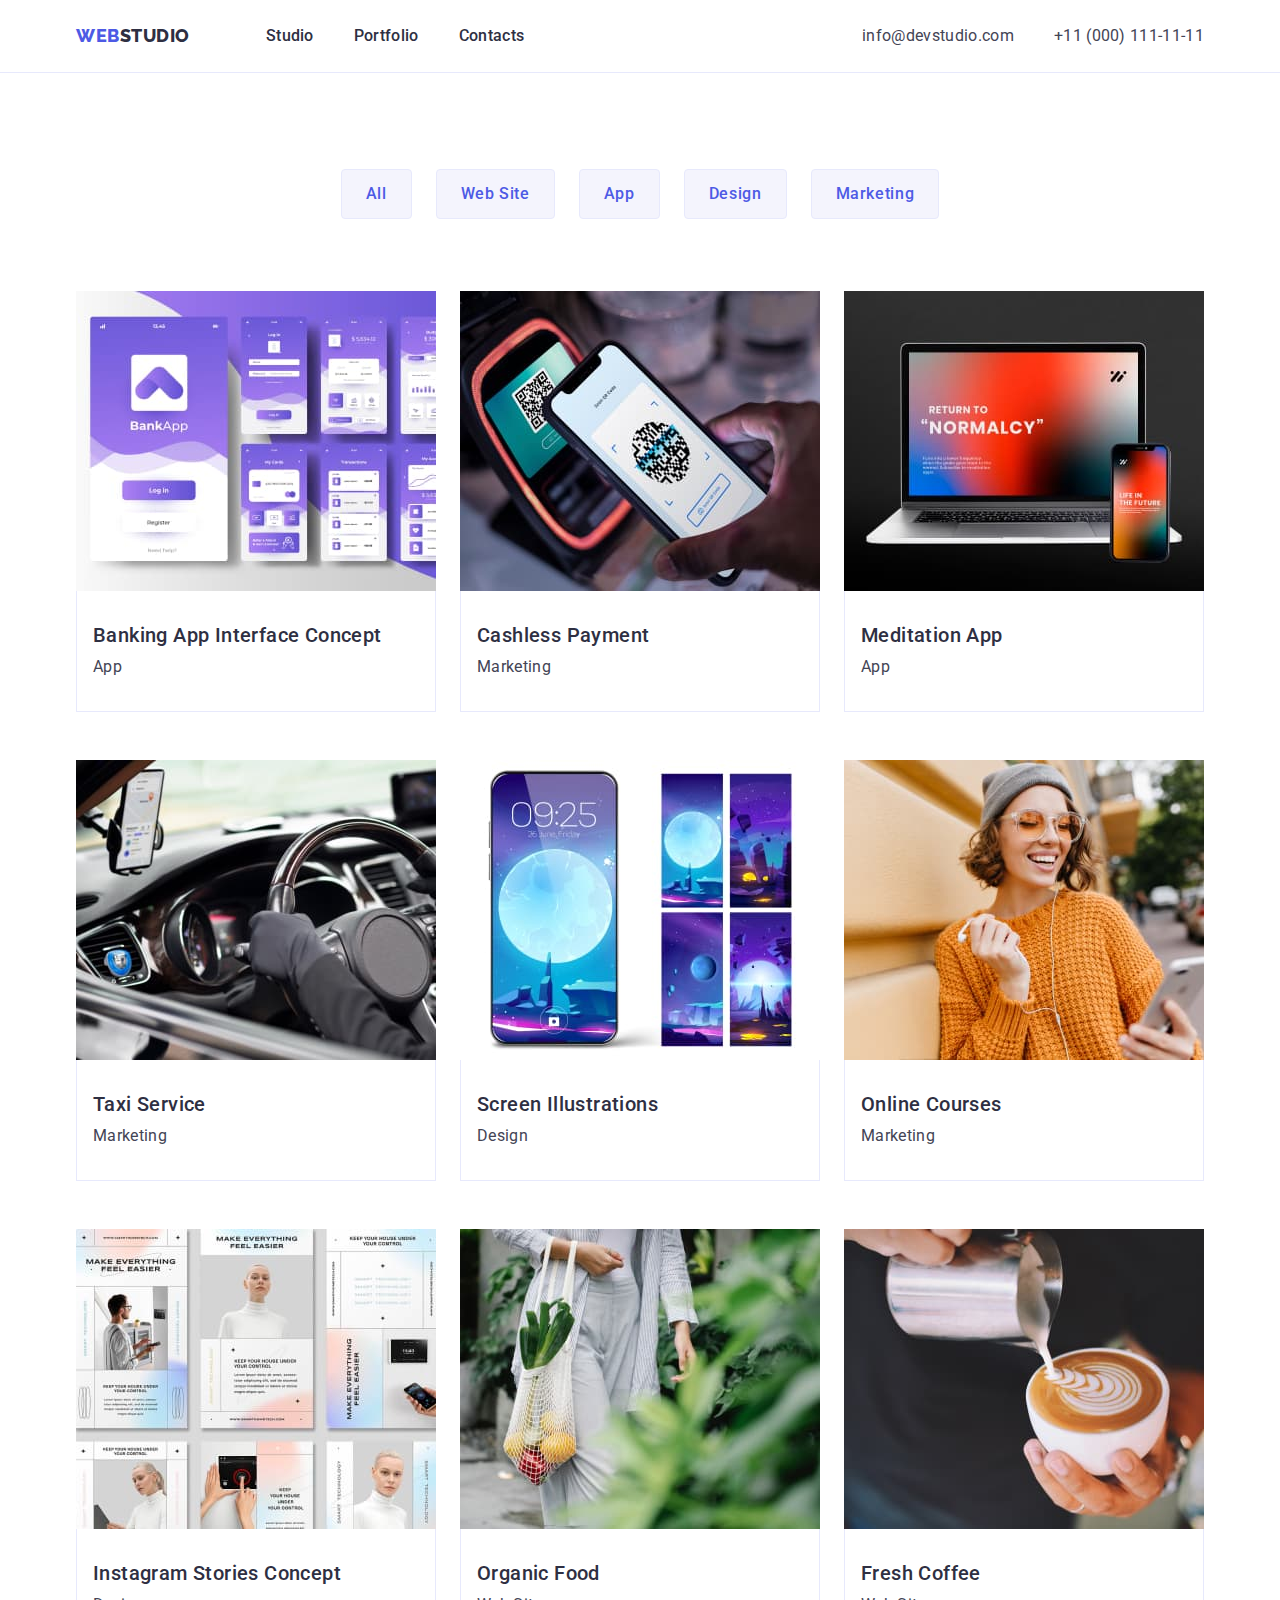
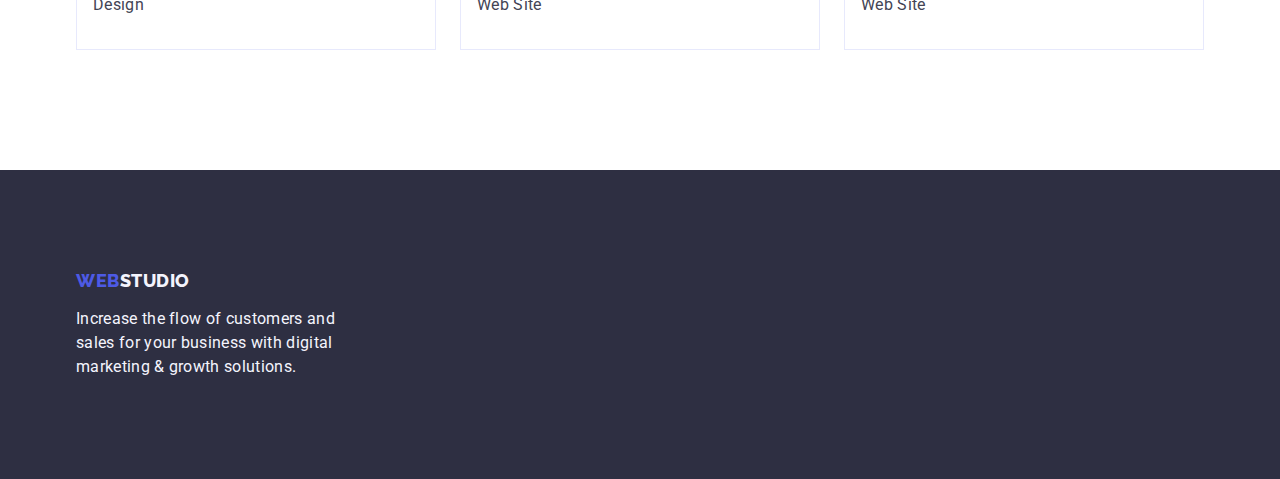
==== portfolio.html @ 1b494f6d "main" ====
<!DOCTYPE html>
<html lang="en">
  <head>
    <meta charset="UTF-8" />
    <meta name="viewport" content="width=device-width, initial-scale=1.0" />
    <title>goit-markup-hw-02</title>
    <link rel="preconnect" href="https://fonts.googleapis.com" />
    <link rel="preconnect" href="https://fonts.gstatic.com" crossorigin />
    <link
      href="https://fonts.googleapis.com/css2?family=Montserrat:ital,wght@1,400;1,700&family=Raleway:wght@800&display=swap"
      rel="stylesheet"
    />
    <link rel="preconnect" href="https://fonts.googleapis.com" />
    <link rel="preconnect" href="https://fonts.gstatic.com" crossorigin />
    <link
      href="https://fonts.googleapis.com/css2?family=Montserrat:ital,wght@1,400;1,700&family=Raleway:wght@800&family=Roboto:wght@400;500;700;900&display=swap"
      rel="stylesheet"
    />
    <link
      rel="stylesheet"
      href="https://cdnjs.cloudflare.com/ajax/libs/modern-normalize/2.0.0/modern-normalize.min.css"
    />
    <link rel="stylesheet" href="./css/styles.css" />
  </head>
  <body>
    <header class="header link">
      <div class="container header-container">
        <nav class="header-navigation link">
          <a class="header-logo link" href="./index.html"
            >Web<span class="header-logo-span link">Studio</span></a
          >
          <ul class="header-description list">
            <li class="header-item">
              <a class="header-list" href="./index.html">Studio</a>
            </li>
            <li class="header-item">
              <a class="header-list" href="./portfolio.html">Portfolio</a>
            </li>
            <li class="header-item">
              <a class="header-list" href="">Contacts</a>
            </li>
          </ul>
        </nav>
        <address class="header-contact-address">
          <ul class="header-contact list">
            <li>
              <a
                class="header-contact-main link"
                href="mailto:info@devstudio.com"
                >info@devstudio.com</a
              >
            </li>
            <li>
              <a class="header-contact-main link" href="tel:+110001111111"
                >+11 (000) 111-11-11</a
              >
            </li>
          </ul>
        </address>
      </div>
    </header>
    <main class="service">
      <section class="advateges-portfolio">
        <div class="container">
          <h1 class="visually-hidden">Advantages main</h1>
          <ul class="list-button list">
            <li>
              <button class="hero-button-menu list" type="button">All</button>
            </li>
            <li>
              <button class="hero-button-menu list" type="button">
                Web Site
              </button>
            </li>
            <li>
              <button class="hero-button-menu list" type="button">App</button>
            </li>
            <li>
              <button class="hero-button-menu list" type="button">
                Design
              </button>
            </li>
            <li>
              <button class="hero-button-menu list" type="button">
                Marketing
              </button>
            </li>
          </ul>
          <ul class="portfolio-service list">
            <li class="portfolio-job link">
              <a class="portfolio-job-photo link" href="">
                <img
                  class="personnel-mens-photo"
                  src="./images/service/img.jpg"
                  alt="program"
                  width="360"
                  height="300"
                />
                <div class="portfolio-service-images">
                  <h2 class="service-subtitle">
                    Banking App Interface Concept
                  </h2>
                  <p class="service-text">App</p>
                </div></a
              >
            </li>
            <li class="portfolio-job link">
              <a class="portfolio-job-photo link" href="">
                <img
                  class="personnel-mens-photo"
                  src="./images/service/img1.jpg"
                  alt="phone pay"
                  width="360"
                  height="300"
                />
                <div class="portfolio-service-images">
                  <h2 class="service-subtitle">Cashless Payment</h2>
                  <p class="service-text">Marketing</p>
                </div>
              </a>
            </li>
            <li class="portfolio-job link">
              <a class="portfolio-job-photo link" href="">
                <img
                  class="personnel-mens-photo"
                  src="./images/service/img2.jpg"
                  alt="lap top and phone"
                  width="360"
                  height="300"
                />
                <div class="portfolio-service-images">
                  <h2 class="service-subtitle">Meditation App</h2>
                  <p class="service-text">App</p>
                </div></a
              >
            </li>
            <li class="portfolio-job link">
              <a class="portfolio-job-photo link" href="">
                <img
                  class="personnel-mens-photo"
                  src="./images/service/img3.jpg"
                  alt="phone in the car"
                  width="360"
                  height="300"
                />
                <div class="portfolio-service-images">
                  <h2 class="service-subtitle">Taxi Service</h2>
                  <p class="service-text">Marketing</p>
                </div></a
              >
            </li>
            <li class="portfolio-job link">
              <a class="portfolio-job-photo link" href="">
                <img
                  class="personnel-mens-photo"
                  src="./images/service/img4.jpg"
                  alt="pictures in the phone"
                  width="360"
                  height="300"
                />
                <div class="portfolio-service-images">
                  <h2 class="service-subtitle">Screen Illustrations</h2>
                  <p class="service-text">Design</p>
                </div></a
              >
            </li>
            <li class="portfolio-job link">
              <a class="portfolio-job-photo link" href="">
                <img
                  class="personnel-mens-photo"
                  src="./images/service/img5.jpg"
                  alt="women wach ni phone"
                  width="360"
                  height="300"
                />
                <div class="portfolio-service-images">
                  <h2 class="service-subtitle">Online Courses</h2>
                  <p class="service-text">Marketing</p>
                </div></a
              >
            </li>
            <li class="portfolio-job link">
              <a class="portfolio-job-photo link" href="">
                <img
                  class="personnel-mens-photo"
                  src="./images/service/img6.jpg"
                  alt="functions program"
                  width="360"
                  height="300"
                />
                <div class="portfolio-service-images">
                  <h2 class="service-subtitle">Instagram Stories Concept</h2>
                  <p class="service-text">Design</p>
                </div></a
              >
            </li>
            <li class="portfolio-job link">
              <a class="portfolio-job-photo link" href="">
                <img
                  class="personnel-mens-photo"
                  src="./images/service/img7.jpg"
                  alt="fruits and wegatables in a bag"
                  width="360"
                  height="300"
                />
                <div class="portfolio-service-images">
                  <h2 class="service-subtitle">Organic Food</h2>
                  <p class="service-text">Web Site</p>
                </div></a
              >
            </li>
            <li class="portfolio-job link">
              <a class="portfolio-job-photo link" href="">
                <img
                  class="personnel-mens-photo"
                  src="./images/service/img8.jpg"
                  alt="a cup of koffee"
                  width="360"
                  height="300"
                />
                <div class="portfolio-service-images">
                  <h2 class="service-subtitle">Fresh Coffee</h2>
                  <p class="service-text">Web Site</p>
                </div></a
              >
            </li>
          </ul>
        </div>
      </section>
    </main>
    <footer class="footer">
      <div class="container">
        <a class="footer-logotype link" href="./index.html"
          >Web<span class="footer-logo-span link">Studio</span></a
        >
        <p class="footer-information">
          Increase the flow of customers and sales for your business with
          digital marketing & growth solutions.
        </p>
      </div>
    </footer>
  </body>
</html>
---- css/styles.css ----
body {
  font-family: "Roboto", sans-serif;
  color: #434455;
  background-color: #ffffff;
}
:root {
  --iris: #4d5ae5;
  --navyblue: #2e2f42;
  --color-green: #31d0aa;
  --color-slate: #434455;
  --color-light-slate: #8e8f99;
  --color-cornflower: #e7e9fc;
  --color-cloud: #f4f4fd;
  --color-navy-blue-modal: #2e2f42;
  --color-grey: #2e2f42;
  --color-white: #ffffff;
  --color-dairy: #fcfcfc;
}

/* a {
  text-decoration: none;
} */
.link {
  text-decoration: none;
}
.list {
  list-style: none;
  text-decoration: none;
}
/* reset */
p,
ul,
h1,
h2,
h3,
h4,
h5,
h6 {
  margin-top: 0;
  margin-bottom: 0;
}
ul,
ol {
  padding-left: 0;
  margin-top: 0;
  margin-bottom: 0;
}
.personnel-mens-photo {
  display: block;
}
/* container */
.container {
  width: 1158px;
  padding: 0 15px;
  margin: 0 auto;
  align-items: center;
  /* display: flex;
  gap: 24px; */
}
.header-container {
  display: flex;
  align-items: center;
}
/*!    heder    */
.header {
  border-bottom: 1px solid #e7e9fc;
  padding-top: 25.5;
  padding-bottom: 25.5;
}
.header-list {
  text-decoration: none;
}
.header-navigation {
  align-items: center;
  display: flex;
}
.header-logo-span {
  color: var(--navyblue);
}
.header-logo {
  color: var(--iris);
  font-family: "Raleway", sans-serif;
  font-size: 18px;
  font-style: normal;
  font-weight: 800;
  line-height: 1.17em; /* 116.667% */
  letter-spacing: 0.03em;
  text-transform: uppercase;
  margin-right: 76px;
}

.heder-item {
  color: var(--navyblue);
  /* Body Medium */
  font-family: Roboto;
  font-size: 16px;
  font-style: normal;
  font-weight: 500;
  line-height: 1.5; /* 150% */
  letter-spacing: 0.02em;
  /* gap: 40px; */
  padding: 24px 0;
}
.header-description {
  display: flex;
  gap: 40px;
}
.header-contact {
  display: flex;
  gap: 40px;
}
.header-list {
  color: var(--navyblue);
  /* Body Medium */
  font-family: Roboto;
  font-size: 16px;
  font-style: normal;
  font-weight: 500;
  line-height: 1.5; /* 150% */
  letter-spacing: 0.02em;
  padding: 24px 0;
  display: block;
}
.header-list:hover,
.header-list:focus {
  color: #404bbf;
}

.header-contact-main:hover,
.header-contact-main:focus {
  color: #404bbf;
}
.header-contact-main {
  color: var(--color-slate);
  list-style: none;
  /* Body */
  font-family: Roboto;
  font-size: 16px;
  font-style: normal;
  font-weight: 400;
  line-height: 1.5; /* 150% */
  letter-spacing: 0.02em;
}
.header-contact-address {
  font-style: normal;
  margin-left: auto;
}
.header-contact-main {
  text-decoration: none;
}
.header-contact:hover {
  color: #404bbf;
}
.header-contact:focus {
  color: #404bbf;
}
/*!----------HERO----------*/

.hero {
  background: var(--navyblue);
  padding: 188px 0;
  display: flex;
}

.hero-title {
  color: var(--color-white);
  text-align: center;
  /* Header 1 */
  font-family: Roboto;
  font-size: 56px;
  font-style: normal;
  font-weight: 700;
  line-height: 1.07; /* 107.143% */
  letter-spacing: 1.12px;
  max-width: 496px;
  margin: 0 auto;
  margin-bottom: 48px;
}
.hero-link-btn {
  color: var(--color-white);
  cursor: pointer;
  /* Button Text */
  font-family: "Roboto", sans-serif;
  font-size: 16px;
  font-weight: 500;
  line-height: 1.5; /* 150% */
  letter-spacing: 0.64px;
  display: block;
  min-width: 169px;
  height: 56px;
  border: none;
  border-radius: 4px;
  margin: 0 auto;
}
.hero-link-btn {
  background-color: #4d5ae5;
}
.hero-link-btn:hover,
.hero-link-btn:focus {
  background-color: #404bbf;
}
.hero-button-menu:hover,
.hero-button-menu:focus {
  border: 1px solid transparent;
}
.list-button {
  display: flex;
  justify-content: center;
  gap: 24px;
  margin-bottom: 72px;
}
/*!---menu---*/
.hero-button-menu {
  color: var(--iris);
  text-align: center;
  cursor: pointer;
  /* Button Text */
  font-family: "Roboto", sans-serif;
  font-size: 16px;
  font-style: normal;
  font-weight: 500;
  line-height: 1.5; /* 150% */
  letter-spacing: 0.04em;
}
.hero-button-menu {
  background-color: #f4f4fd;
  padding: 12px 24px;
  border: 1px solid #e7e9fc;
  border-radius: 4px;
}
.hero-button-menu:hover {
  color: #ffffff;
  background-color: #404bbf;
}
.hero-button-menu:focus {
  color: #ffffff;
  background-color: #404bbf;
}
/*!---portfolio---*/
.portfolio-service {
  list-style: none;
  column-gap: 24px;
  row-gap: 48px;
  display: flex;
  flex-wrap: wrap;
}
.portfolio-job {
  width: calc((100% - 48px) / 3);
}
.portfolio-service-images {
  padding: 32px 16px;
  border: 1px solid #e7e9fc;
  border-top: none;
}
/*!--ADVANTAGES--*/
.visually-hidden {
  position: absolute;
  width: 1px;
  height: 1px;
  margin: -1px;
  border: 0;
  padding: 0;

  white-space: nowrap;
  clip-path: inset(100%);
  clip: rect(0 0 0 0);
  overflow: hidden;
}
.advateges {
  padding-top: 120px;
  padding-bottom: 120px;
}
.advateges-section {
  display: flex;
  gap: 24px;
}
.advateges-portfolio {
  padding-top: 96px;
  padding-bottom: 120px;
}
.advateges-main {
  width: calc((100% - 72px) / 4);
}
.advanteges-subtitle {
  color: var(--navyblue);
  /* Header 3 */
  font-family: Roboto;
  font-size: 20px;
  font-style: normal;
  font-weight: 500;
  line-height: 1.2; /* 120% */
  letter-spacing: 0.4px;
  margin-bottom: 8px;
}
.advateges-text {
  color: var(--slate);
  /* Body */
  font-family: Roboto;
  font-size: 16px;
  font-style: normal;
  font-weight: 400;
  line-height: 1.5; /* 150% */
  letter-spacing: 0.32px;
}
/*!---service---*/
.service-subtitle {
  color: var(--navyblue);
  /* Header 3 */
  font-family: Roboto;
  font-size: 20px;
  font-style: normal;
  font-weight: 500;
  line-height: 1.2; /* 120% */
  letter-spacing: 0.02em;
  margin-bottom: 8px;
}
.service-text {
  color: var(--color-slate);
  /* Body */
  font-family: Roboto;
  font-size: 16px;
  font-style: normal;
  font-weight: 400;
  line-height: 1.5; /* 150% */
  letter-spacing: 0.02em;
}

/*!-----------work-------- */

.work {
  color: var(--navyblue);
  text-align: center;
  /* Header 2 */
  font-family: Roboto;
  font-size: 36px;
  font-style: normal;
  font-weight: 700;
  line-height: 1.11; /* 111.111% */
  letter-spacing: 0.72px;
  text-transform: capitalize;
  /* max-width: 323px; */
  margin-bottom: 72px;
}
.work-mens-photo {
  width: calc((100% - 48px) / 3);
}
.section-work {
  padding-bottom: 120px;
}
.work-company {
  display: flex;
  gap: 24px;
}
/*!---job---*/
.portfolio-job {
  text-decoration: none;
  width: calc((100% - 48px) / 3);
}
.portfolio-job-photo {
  text-decoration: none;
}

/*!-----our time------*/
.personnel-one {
  background-color: #f4f4fd;
  padding: 120px 0;
}
.personnel-one-job {
  padding: 32px 0;
}
.personnel-mens-list {
  background-color: #ffffff;
}

.personnel-mens-list {
  margin-bottom: 120px;
  border-radius: 0px 0px 4px 4px;
}
.personnel-mens {
  display: flex;
  gap: 24px;
}
.personnel {
  color: var(--navyblue);
  text-align: center;
  /* Header 2 */
  font-family: Roboto;
  font-size: 36px;
  font-style: normal;
  font-weight: 700;
  line-height: 1.11; /* 111.111% */
  letter-spacing: 0.02em;
  text-transform: capitalize;

  margin-bottom: 72px;
  border-radius: 0px 0px 4px 4px;
}

.personnel-mens {
  color: var(--navyblue);
  text-align: center;
  /* Header 3 */
  font-family: Roboto;
  font-size: 20px;
  font-style: normal;
  font-weight: 500;
  line-height: 1.2; /* 120% */
  letter-spacing: 0.4px;
}

.personnel-mens-name {
  color: var(--navyblue);
  text-align: center;
  /* Header 3 */
  font-family: Roboto;
  font-size: 20px;
  font-style: normal;
  font-weight: 500;
  line-height: 1.2; /* 120% */
  letter-spacing: 0.02em;

  text-align: center;
  margin-bottom: 8px;
}
.personnel-mens-job {
  color: var(--color-slate);
  text-align: center;
  /* Body */
  font-family: Roboto;
  font-size: 16px;
  font-style: normal;
  font-weight: 400;
  line-height: 1.5; /* 150% */
  letter-spacing: 0.32px;
  text-align: center;
}
/*!-----footer-----*/
.footer {
  background: var(--navyblue);
  padding: 100px 0;
}
.footer-logotype {
  color: var(--iris, #4d5ae5);
  font-family: Raleway;
  font-size: 18px;
  font-style: normal;
  font-weight: 800;
  line-height: 1.17; /* 116.667% */
  letter-spacing: 0.54px;
  text-transform: uppercase;
  /* padding-bottom: 30px; */
  margin-bottom: 16px;
  display: inline-block;
}
.footer-logotype {
  font-family: "Raleway", sans-serif;
}

.footer-logo-span {
  color: var(--color-cloud);
  font-family: "Raleway", sans-serif;
  font-size: 18px;
  font-style: normal;
  font-weight: 800;
  line-height: 1.17; /* 116.667% */
  letter-spacing: 0.54px;
  text-transform: uppercase;
}
.footer-information {
  color: var(--color-cloud);
  /* Body */
  font-family: Roboto;
  font-size: 16px;
  font-style: normal;
  font-weight: 400;
  line-height: 1.5; /* 150% */
  letter-spacing: 0.32px;
  max-width: 280px;
}
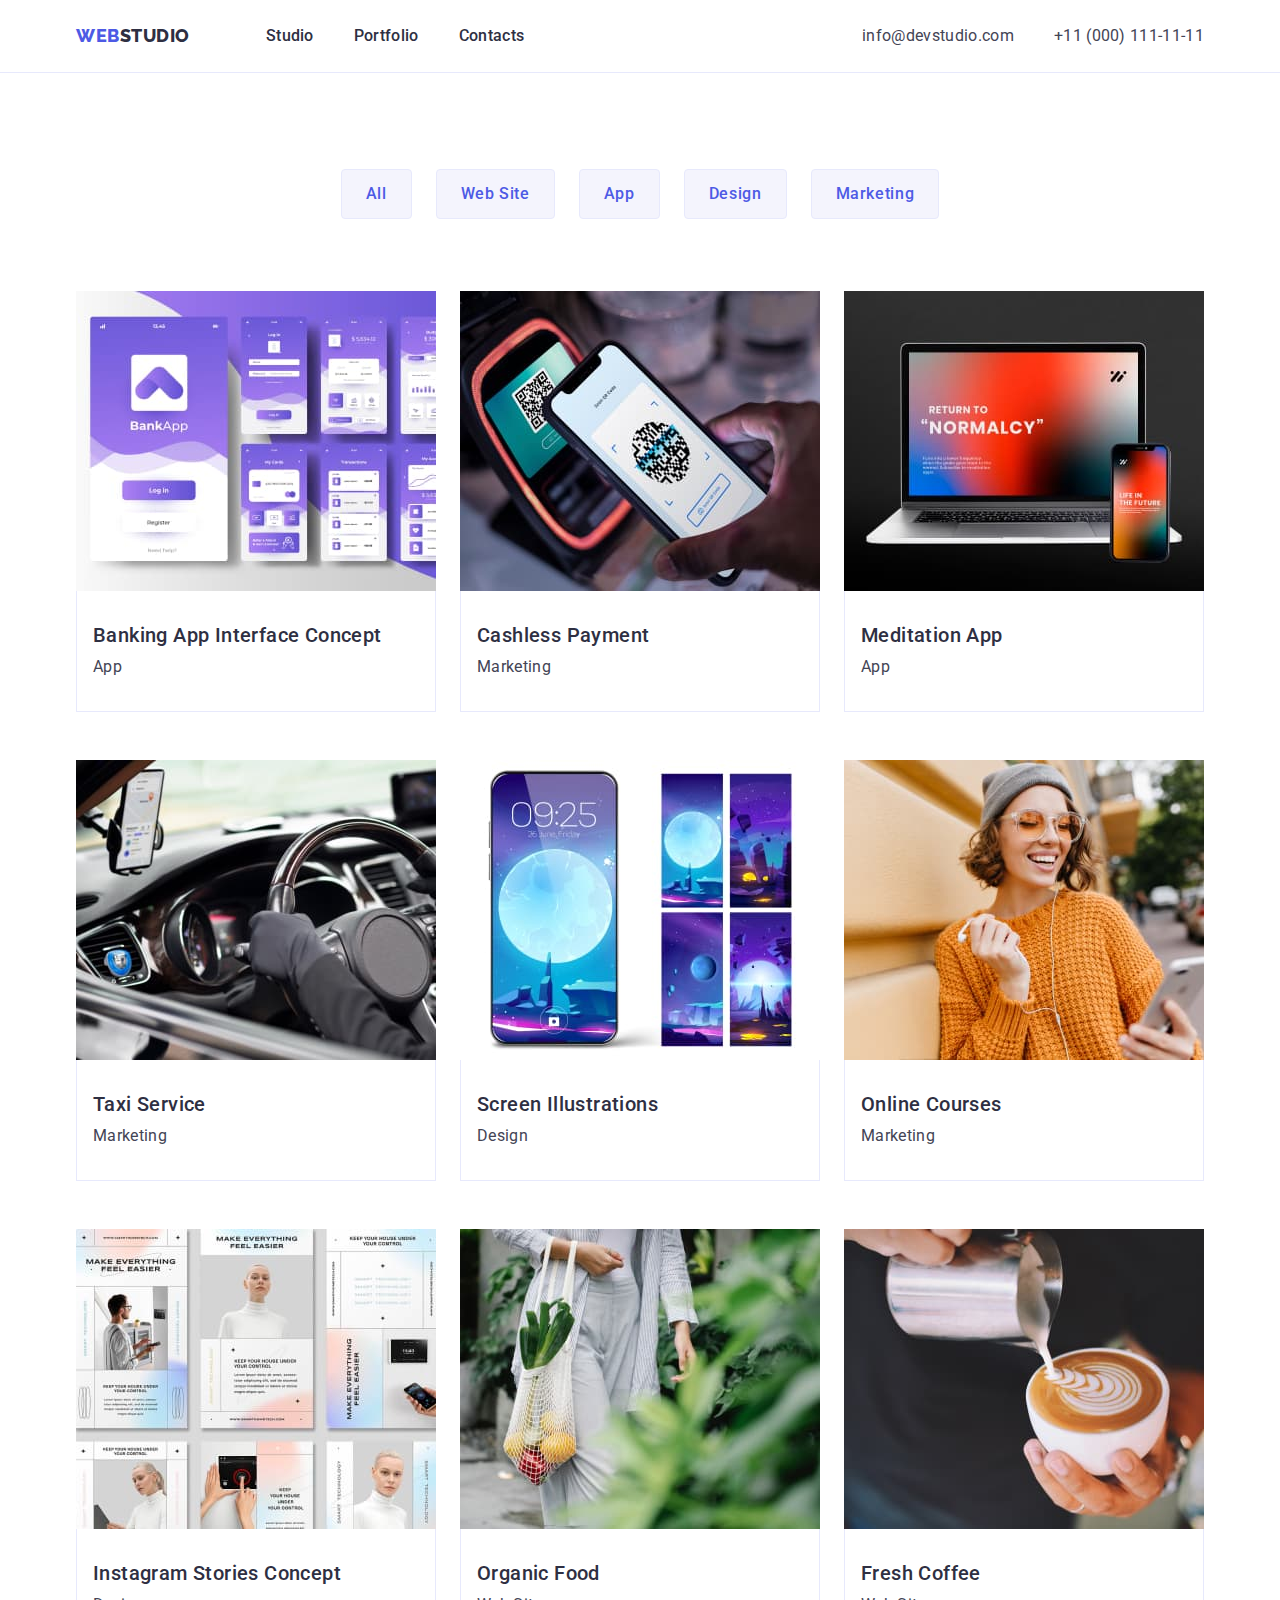
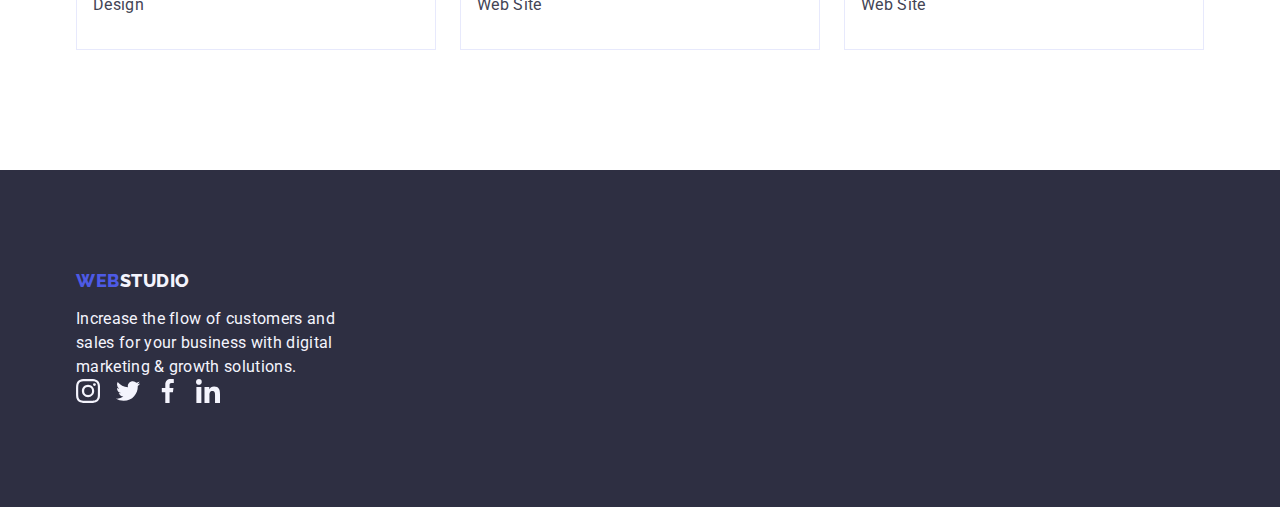
==== commit eed3aea4: "main" ====
--- a/portfolio.html
+++ b/portfolio.html
@@ -237,6 +237,32 @@
           Increase the flow of customers and sales for your business with
           digital marketing & growth solutions.
         </p>
+        <ul class="footer-social list">
+          <li>
+            <a class="footer-sicial-link" href="">
+              <svg class="footer-icon" width="24" height="24">
+                <use href="./images/icons.svg#icon-instagram"></use></svg
+            ></a>
+          </li>
+          <li>
+            <a class="footer-sicial-link" href="">
+              <svg class="footer-icon" width="24" height="24">
+                <use href="./images/icons.svg#icon-tviter"></use></svg
+            ></a>
+          </li>
+          <li>
+            <a class="footer-sicial-link" href="">
+              <svg class="footer-icon" width="24" height="24">
+                <use href="./images/icons.svg#icon-facebock"></use></svg
+            ></a>
+          </li>
+          <li>
+            <a class="footer-sicial-link" href="">
+              <svg class="footer-icon" width="24" height="24">
+                <use href="./images/icons.svg#icon-linkedin"></use></svg
+            ></a>
+          </li>
+        </ul>
       </div>
     </footer>
   </body>
--- a/css/styles.css
+++ b/css/styles.css
@@ -159,7 +159,17 @@
 .hero {
   background: var(--navyblue);
   padding: 188px 0;
-  display: flex;
+  min-width: 1440px;
+  display: flex;
+  background-position: center;
+  background-repeat: no-repeat;
+  block-size: 100%;
+  background-size: cover;
+  background-image: linear-gradient(
+      rgba(46, 47, 66, 0.7),
+      rgba(46, 47, 66, 0.7)
+    ),
+    url(../images/people-office/people-office.jpg);
 }
 
 .hero-title {
@@ -222,6 +232,7 @@
   line-height: 1.5; /* 150% */
   letter-spacing: 0.04em;
 }
+
 .hero-button-menu {
   background-color: #f4f4fd;
   padding: 12px 24px;
@@ -253,6 +264,20 @@
   border-top: none;
 }
 /*!--ADVANTAGES--*/
+.advateges-main {
+  width: 264px;
+  height: 112px;
+  border-radius: 4px;
+  background: var(--color-cloud);
+}
+.advateges-link {
+  width: 64px;
+  height: 64px;
+  display: flex;
+  align-items: center;
+  justify-content: center;
+  margin-bottom: 32px;
+}
 .visually-hidden {
   position: absolute;
   width: 1px;
@@ -269,6 +294,7 @@
 .advateges {
   padding-top: 120px;
   padding-bottom: 120px;
+  background: #fff;
 }
 .advateges-section {
   display: flex;
@@ -328,7 +354,7 @@
 /*!-----------work-------- */
 
 .work {
-  color: var(--navyblue);
+  color: var(--color-navyblue);
   text-align: center;
   /* Header 2 */
   font-family: Roboto;
@@ -381,7 +407,7 @@
   gap: 24px;
 }
 .personnel {
-  color: var(--navyblue);
+  color: var(--color-navyblue);
   text-align: center;
   /* Header 2 */
   font-family: Roboto;
@@ -397,7 +423,7 @@
 }
 
 .personnel-mens {
-  color: var(--navyblue);
+  color: var(--color-navyblue);
   text-align: center;
   /* Header 3 */
   font-family: Roboto;
@@ -409,7 +435,7 @@
 }
 
 .personnel-mens-name {
-  color: var(--navyblue);
+  color: var(--color-navyblue);
   text-align: center;
   /* Header 3 */
   font-family: Roboto;
@@ -431,8 +457,57 @@
   font-style: normal;
   font-weight: 400;
   line-height: 1.5; /* 150% */
-  letter-spacing: 0.32px;
-  text-align: center;
+  letter-spacing: 0.02em;
+  text-align: center;
+}
+.personnel-social {
+  display: flex;
+  gap: 24px;
+}
+.personnel-sicial-link {
+  width: 16px;
+  height: 16px;
+  border-radius: 50%;
+  background-color: var(--color-iris);
+  align-items: center;
+  justify-content: center;
+}
+.personnel-icon {
+  fill: #f4f4fd;
+}
+/*! customers */
+.customers-service {
+  color: var(--color-navyblue);
+  text-align: center;
+  /* Header 2 */
+  font-family: Roboto;
+  font-size: 36px;
+  font-style: normal;
+  font-weight: 700;
+  line-height: 1.11; /* 111.111% */
+  letter-spacing: 0.02em;
+  text-transform: capitalize;
+  margin-bottom: 72px;
+  border-radius: 0px 0px 4px 4px;
+}
+.customers-list {
+  display: flex;
+  gap: 24px;
+}
+.customers-item {
+  width: calc((100% - 5 * 24px) / 6);
+}
+.customers-link {
+  width: 168px;
+  height: 88px;
+  display: flex;
+  border-radius: 4px;
+  align-items: center;
+  border-radius: 4px;
+  padding: 16px 32px;
+  border: 1px solid var(--lightslate, #8e8f99);
+  cursor: pointer;
+  margin-bottom: 120px;
 }
 /*!-----footer-----*/
 .footer {
@@ -477,3 +552,26 @@
   letter-spacing: 0.32px;
   max-width: 280px;
 }
+.footer-social-media {
+  color: var(--color-white);
+  /* Body Medium */
+  font-family: Roboto;
+  font-size: 16px;
+  font-style: normal;
+  font-weight: 500;
+  line-height: 1.5; /* 150% */
+  letter-spacing: 0.32px;
+}
+.footer-icon {
+  fill: #f4f4fd;
+}
+.footer-sicial-link {
+  width: 24px;
+  height: 24px;
+  border-radius: 50%;
+  background-color: var(--color-iris);
+}
+.footer-social {
+  display: flex;
+  gap: 16px;
+}
